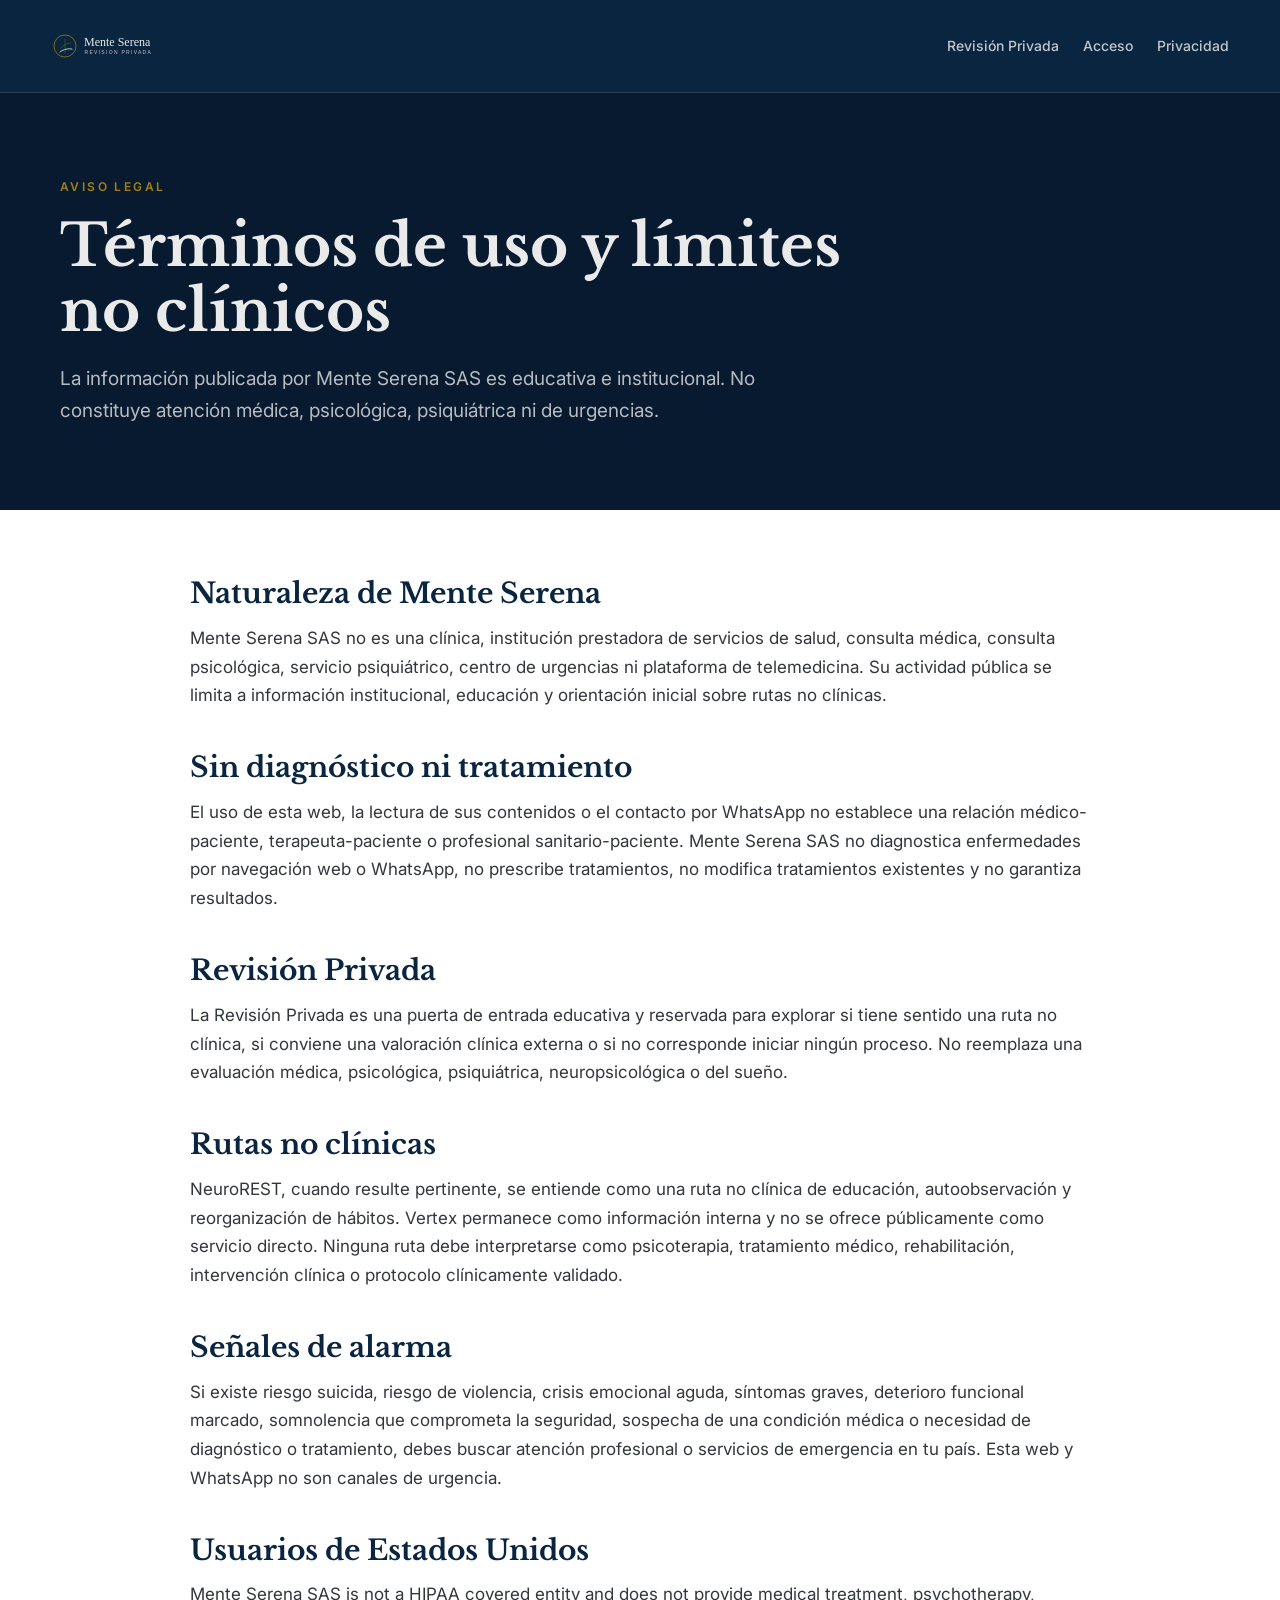
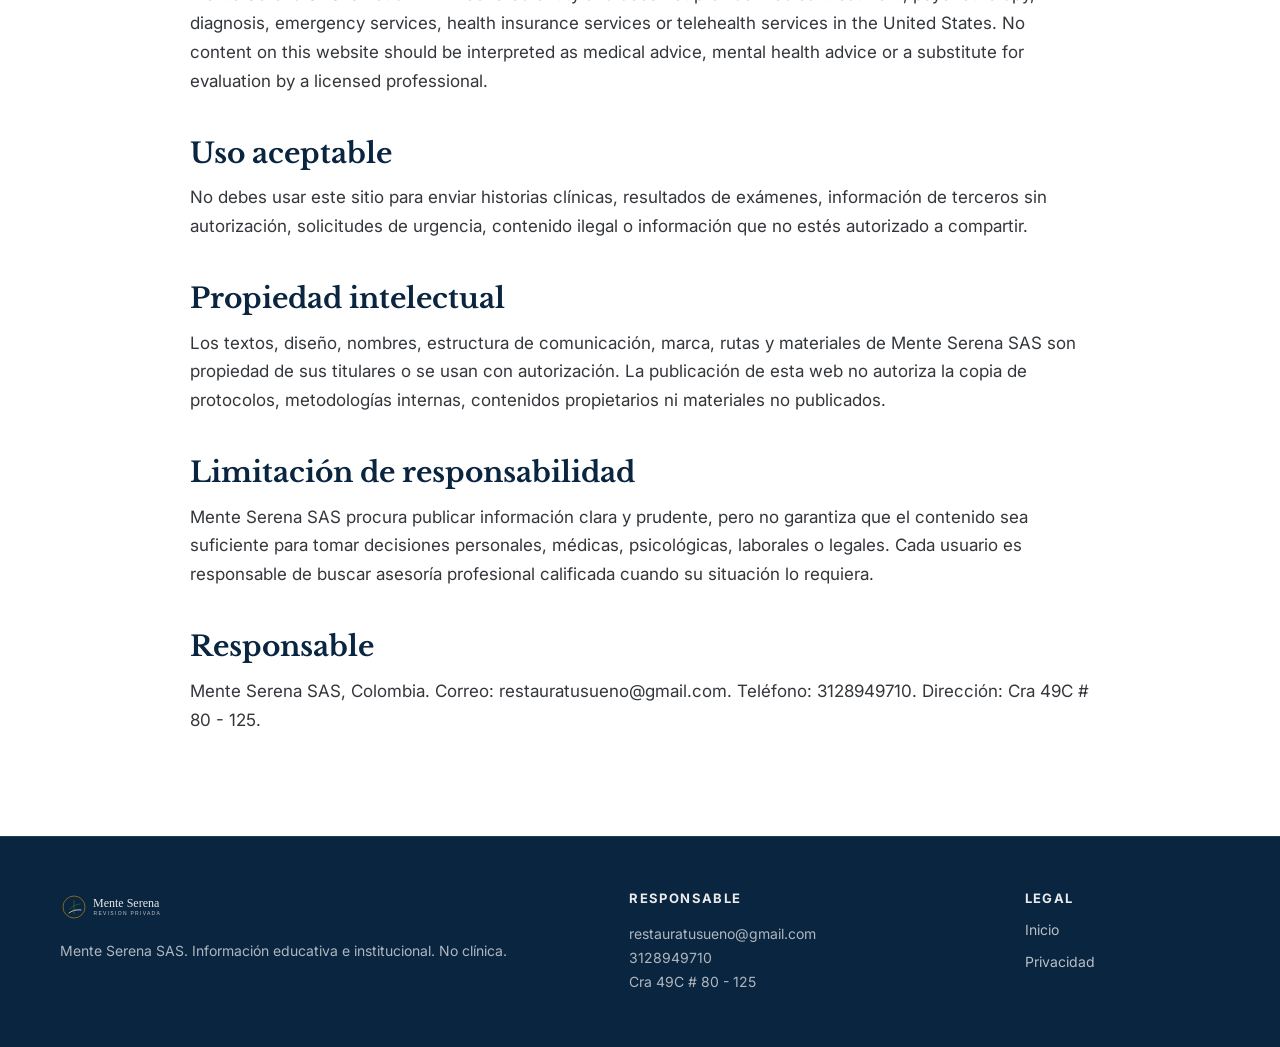
==== legal.html @ d6343bab "Publicar web inicial de Mente Serena" ====
<!doctype html>
<html lang="es">
  <head>
    <meta charset="utf-8">
    <meta name="viewport" content="width=device-width, initial-scale=1">
    <meta name="description" content="Aviso legal, términos de uso y límites no clínicos de Mente Serena SAS.">
    <title>Aviso legal | Mente Serena</title>
    <link rel="preconnect" href="https://fonts.googleapis.com">
    <link rel="preconnect" href="https://fonts.gstatic.com" crossorigin>
    <link href="https://fonts.googleapis.com/css2?family=Inter:wght@400;500;600&family=Libre+Baskerville:wght@400;700&display=swap" rel="stylesheet">
    <link rel="stylesheet" href="css/styles.css">
  </head>
  <body>
    <header class="site-header compact" data-header>
      <a class="brand" href="index.html" aria-label="Mente Serena">
        <img src="assets/logo.svg" alt="Mente Serena" width="170" height="32">
      </a>
      <button class="menu-toggle" type="button" aria-expanded="false" aria-controls="site-nav" data-menu-toggle>
        <span></span>
        <span></span>
      </button>
      <nav class="site-nav" id="site-nav" data-nav>
        <a href="index.html#revision">Revisión Privada</a>
        <a href="index.html#acceso">Acceso</a>
        <a href="privacy.html">Privacidad</a>
      </nav>
    </header>

    <main class="legal-page">
      <section class="legal-hero">
        <div class="container">
          <p class="eyebrow">Aviso legal</p>
          <h1>Términos de uso y límites no clínicos</h1>
          <p>La información publicada por Mente Serena SAS es educativa e institucional. No constituye atención médica, psicológica, psiquiátrica ni de urgencias.</p>
        </div>
      </section>

      <article class="container legal-content">
        <h2>Naturaleza de Mente Serena</h2>
        <p>Mente Serena SAS no es una clínica, institución prestadora de servicios de salud, consulta médica, consulta psicológica, servicio psiquiátrico, centro de urgencias ni plataforma de telemedicina. Su actividad pública se limita a información institucional, educación y orientación inicial sobre rutas no clínicas.</p>

        <h2>Sin diagnóstico ni tratamiento</h2>
        <p>El uso de esta web, la lectura de sus contenidos o el contacto por WhatsApp no establece una relación médico-paciente, terapeuta-paciente o profesional sanitario-paciente. Mente Serena SAS no diagnostica enfermedades por navegación web o WhatsApp, no prescribe tratamientos, no modifica tratamientos existentes y no garantiza resultados.</p>

        <h2>Revisión Privada</h2>
        <p>La Revisión Privada es una puerta de entrada educativa y reservada para explorar si tiene sentido una ruta no clínica, si conviene una valoración clínica externa o si no corresponde iniciar ningún proceso. No reemplaza una evaluación médica, psicológica, psiquiátrica, neuropsicológica o del sueño.</p>

        <h2>Rutas no clínicas</h2>
        <p>NeuroREST, cuando resulte pertinente, se entiende como una ruta no clínica de educación, autoobservación y reorganización de hábitos. Vertex permanece como información interna y no se ofrece públicamente como servicio directo. Ninguna ruta debe interpretarse como psicoterapia, tratamiento médico, rehabilitación, intervención clínica o protocolo clínicamente validado.</p>

        <h2>Señales de alarma</h2>
        <p>Si existe riesgo suicida, riesgo de violencia, crisis emocional aguda, síntomas graves, deterioro funcional marcado, somnolencia que comprometa la seguridad, sospecha de una condición médica o necesidad de diagnóstico o tratamiento, debes buscar atención profesional o servicios de emergencia en tu país. Esta web y WhatsApp no son canales de urgencia.</p>

        <h2>Usuarios de Estados Unidos</h2>
        <p>Mente Serena SAS is not a HIPAA covered entity and does not provide medical treatment, psychotherapy, diagnosis, emergency services, health insurance services or telehealth services in the United States. No content on this website should be interpreted as medical advice, mental health advice or a substitute for evaluation by a licensed professional.</p>

        <h2>Uso aceptable</h2>
        <p>No debes usar este sitio para enviar historias clínicas, resultados de exámenes, información de terceros sin autorización, solicitudes de urgencia, contenido ilegal o información que no estés autorizado a compartir.</p>

        <h2>Propiedad intelectual</h2>
        <p>Los textos, diseño, nombres, estructura de comunicación, marca, rutas y materiales de Mente Serena SAS son propiedad de sus titulares o se usan con autorización. La publicación de esta web no autoriza la copia de protocolos, metodologías internas, contenidos propietarios ni materiales no publicados.</p>

        <h2>Limitación de responsabilidad</h2>
        <p>Mente Serena SAS procura publicar información clara y prudente, pero no garantiza que el contenido sea suficiente para tomar decisiones personales, médicas, psicológicas, laborales o legales. Cada usuario es responsable de buscar asesoría profesional calificada cuando su situación lo requiera.</p>

        <h2>Responsable</h2>
        <p>Mente Serena SAS, Colombia. Correo: restauratusueno@gmail.com. Teléfono: 3128949710. Dirección: Cra 49C # 80 - 125.</p>
      </article>
    </main>

    <footer class="site-footer">
      <div class="container footer-grid">
        <div>
          <img src="assets/logo.svg" alt="Mente Serena" width="170" height="32">
          <p>Mente Serena SAS. Información educativa e institucional. No clínica.</p>
        </div>
        <div>
          <h2>Responsable</h2>
          <p>restauratusueno@gmail.com<br>3128949710<br>Cra 49C # 80 - 125</p>
        </div>
        <div>
          <h2>Legal</h2>
          <a href="index.html">Inicio</a>
          <a href="privacy.html">Privacidad</a>
        </div>
      </div>
    </footer>
    <script src="js/main.js"></script>
  </body>
</html>
---- css/styles.css ----
:root {
  --navy: #0A2540;
  --navy-deep: #071A2F;
  --paper: #EAEAEA;
  --white: #FFFFFF;
  --graphite: #2B2E36;
  --ash: #33363B;
  --jade: #1E592F;
  --gold: #A37F14;
  --line: #C5C6C8;
  --muted: #626872;
  --serif: "Libre Baskerville", Georgia, serif;
  --sans: "Inter", Arial, sans-serif;
}

* {
  box-sizing: border-box;
}

html {
  scroll-behavior: smooth;
}

body {
  margin: 0;
  color: var(--graphite);
  background: var(--paper);
  font-family: var(--sans);
  font-size: 17px;
  line-height: 1.7;
}

body::before {
  position: fixed;
  inset: 0;
  z-index: -1;
  pointer-events: none;
  content: "";
  background-image: url("../assets/texture.svg");
  opacity: .32;
}

a {
  color: inherit;
}

img {
  display: block;
  max-width: 100%;
}

.container {
  width: min(100% - 40px, 1160px);
  margin: 0 auto;
}

.site-header {
  position: absolute;
  top: 0;
  left: 0;
  z-index: 10;
  display: flex;
  align-items: center;
  justify-content: space-between;
  width: 100%;
  padding: 24px clamp(20px, 4vw, 56px);
  color: var(--paper);
}

.site-header.compact {
  position: relative;
  background: var(--navy);
  border-bottom: 1px solid rgba(234, 234, 234, .14);
}

.brand {
  display: inline-flex;
  align-items: center;
  min-height: 44px;
}

.site-nav {
  display: flex;
  align-items: center;
  gap: 24px;
  font-size: 14px;
  font-weight: 500;
}

.site-nav a {
  color: rgba(234, 234, 234, .82);
  text-decoration: none;
}

.site-nav a:hover {
  color: var(--white);
}

.menu-toggle {
  display: none;
}

.hero {
  min-height: 92vh;
  padding: 132px 0 72px;
  color: var(--paper);
  background:
    linear-gradient(90deg, rgba(7, 26, 47, .98), rgba(10, 37, 64, .9)),
    radial-gradient(circle at 82% 20%, rgba(79, 138, 91, .26), transparent 28%),
    var(--navy);
}

.hero-grid {
  display: grid;
  grid-template-columns: minmax(0, 1.08fr) minmax(320px, .72fr);
  gap: clamp(42px, 7vw, 88px);
  align-items: center;
}

.eyebrow {
  margin: 0 0 18px;
  color: var(--gold);
  font-size: 12px;
  font-weight: 600;
  letter-spacing: 2.4px;
  line-height: 1.4;
  text-transform: uppercase;
}

.eyebrow.dark {
  color: var(--jade);
}

h1,
h2,
h3 {
  margin: 0;
  font-family: var(--serif);
  font-weight: 700;
  letter-spacing: 0;
  line-height: 1.12;
}

h1 {
  max-width: 850px;
  font-size: clamp(38px, 5vw, 58px);
}

h2 {
  font-size: clamp(30px, 4vw, 44px);
}

h3 {
  font-size: 22px;
}

.lead {
  max-width: 720px;
  margin: 28px 0 32px;
  color: rgba(234, 234, 234, .84);
  font-size: clamp(18px, 2vw, 22px);
  line-height: 1.62;
}

.whatsapp-button {
  display: inline-flex;
  align-items: center;
  justify-content: center;
  min-height: 48px;
  padding: 14px 20px;
  color: var(--white);
  background: var(--navy);
  border: 1px solid rgba(212, 175, 55, .72);
  border-radius: 4px;
  box-shadow: 0 18px 40px rgba(0, 0, 0, .18);
  font-size: 15px;
  font-weight: 600;
  line-height: 1.2;
  text-decoration: none;
  transition: border-color .2s ease, background .2s ease, transform .2s ease;
}

.hero .whatsapp-button,
.closing .whatsapp-button {
  background: #0B2545;
}

.whatsapp-button:hover {
  border-color: var(--gold);
  background: var(--navy-deep);
  transform: translateY(-1px);
}

.contact-note {
  max-width: 580px;
  margin: 18px 0 0;
  color: rgba(234, 234, 234, .68);
  font-size: 13px;
  line-height: 1.6;
}

.hero-panel {
  padding: 34px;
  border: 1px solid rgba(197, 198, 200, .22);
  border-radius: 8px;
  background: rgba(255, 255, 255, .045);
}

.hero-mark {
  margin-bottom: 28px;
}

dl {
  display: grid;
  gap: 24px;
  margin: 0;
}

dt {
  margin-bottom: 6px;
  color: var(--gold);
  font-size: 12px;
  font-weight: 600;
  letter-spacing: 1.8px;
  text-transform: uppercase;
}

dd {
  margin: 0;
  color: rgba(234, 234, 234, .82);
}

.section {
  padding: clamp(76px, 10vw, 122px) 0;
  background: var(--paper);
}

.section.light {
  background: var(--white);
}

.section.navy {
  color: var(--paper);
  background: var(--navy);
}

.split {
  display: grid;
  grid-template-columns: minmax(260px, .82fr) minmax(320px, 1fr);
  gap: clamp(36px, 7vw, 96px);
  align-items: start;
}

.prose p {
  margin: 0 0 18px;
  color: var(--ash);
  font-size: 18px;
}

.prose p:last-child {
  margin-bottom: 0;
}

.section-heading {
  max-width: 760px;
  margin-bottom: 42px;
}

.section-heading.narrow {
  max-width: 900px;
}

.signal-grid {
  display: grid;
  grid-template-columns: repeat(4, minmax(0, 1fr));
  gap: 1px;
  border: 1px solid var(--line);
  background: var(--line);
}

.signal-grid article {
  min-height: 260px;
  padding: 30px;
  background: var(--paper);
}

.signal-grid span {
  display: block;
  width: 34px;
  height: 2px;
  margin-bottom: 28px;
  background: var(--gold);
}

.signal-grid p {
  color: var(--muted);
}

.fit-list {
  display: grid;
  grid-template-columns: repeat(3, minmax(0, 1fr));
  gap: 1px;
  margin-top: 44px;
  border: 1px solid rgba(197, 198, 200, .22);
  background: rgba(197, 198, 200, .22);
}

.fit-list p {
  min-height: 150px;
  margin: 0;
  padding: 28px;
  color: rgba(234, 234, 234, .82);
  background: rgba(255, 255, 255, .035);
}

.access {
  display: grid;
  grid-template-columns: minmax(280px, .9fr) minmax(300px, .8fr);
  gap: clamp(36px, 7vw, 90px);
}

.access ol {
  display: grid;
  gap: 18px;
  margin: 0;
  padding: 0;
  list-style: none;
  counter-reset: access;
}

.access li {
  position: relative;
  min-height: 88px;
  padding: 0 0 22px 58px;
  border-bottom: 1px solid var(--line);
  counter-increment: access;
}

.access li::before {
  position: absolute;
  top: 2px;
  left: 0;
  display: grid;
  place-items: center;
  width: 36px;
  height: 36px;
  color: var(--jade);
  border: 1px solid var(--gold);
  border-radius: 50%;
  content: counter(access);
  font-size: 14px;
  font-weight: 600;
}

.closing {
  padding: clamp(76px, 10vw, 120px) 0;
  color: var(--paper);
  background: var(--navy-deep);
}

.closing-inner {
  max-width: 840px;
}

.closing h2 {
  margin-bottom: 28px;
}

.site-footer {
  padding: 54px 0;
  color: rgba(234, 234, 234, .74);
  background: var(--navy);
  border-top: 1px solid rgba(234, 234, 234, .12);
  font-size: 14px;
}

.footer-grid {
  display: grid;
  grid-template-columns: 1.2fr .8fr .45fr;
  gap: 48px;
}

.site-footer h2 {
  margin: 0 0 12px;
  color: var(--paper);
  font-family: var(--sans);
  font-size: 13px;
  letter-spacing: 1.4px;
  text-transform: uppercase;
}

.site-footer a {
  display: block;
  margin-bottom: 8px;
  color: rgba(234, 234, 234, .78);
  text-decoration: none;
}

.site-footer p {
  margin: 16px 0 0;
}

.legal-page {
  background: var(--white);
}

.legal-hero {
  padding: 86px 0 64px;
  color: var(--paper);
  background: var(--navy-deep);
}

.legal-hero h1 {
  max-width: 820px;
}

.legal-hero p:not(.eyebrow) {
  max-width: 760px;
  color: rgba(234, 234, 234, .78);
  font-size: 19px;
}

.legal-content {
  max-width: 900px;
  padding-top: 68px;
  padding-bottom: 84px;
}

.legal-content h2 {
  margin-top: 42px;
  margin-bottom: 14px;
  color: var(--navy);
  font-family: var(--serif);
  font-size: 28px;
}

.legal-content h2:first-child {
  margin-top: 0;
}

.legal-content p {
  margin: 0 0 18px;
  color: var(--ash);
}

@media (max-width: 900px) {
  .site-header {
    position: absolute;
    padding: 18px 20px;
  }

  .site-header.compact {
    position: relative;
  }

  .menu-toggle {
    display: inline-flex;
    flex-direction: column;
    justify-content: center;
    gap: 6px;
    width: 44px;
    height: 44px;
    padding: 0;
    background: transparent;
    border: 1px solid rgba(234, 234, 234, .28);
    border-radius: 4px;
  }

  .menu-toggle span {
    width: 18px;
    height: 1px;
    margin: 0 auto;
    background: var(--paper);
  }

  .site-nav {
    position: absolute;
    top: 74px;
    left: 20px;
    right: 20px;
    display: none;
    flex-direction: column;
    align-items: flex-start;
    gap: 0;
    padding: 12px;
    background: var(--navy-deep);
    border: 1px solid rgba(234, 234, 234, .16);
  }

  .site-nav.is-open {
    display: flex;
  }

  .site-nav a {
    width: 100%;
    padding: 12px;
  }

  .hero {
    min-height: auto;
    padding: 108px 0 54px;
  }

  .hero-grid,
  .split,
  .access,
  .footer-grid {
    grid-template-columns: 1fr;
  }

  .hero-panel {
    padding: 24px;
  }

  .signal-grid,
  .fit-list {
    grid-template-columns: 1fr;
  }

  .signal-grid article,
  .fit-list p {
    min-height: auto;
  }
}

@media (max-width: 560px) {
  body {
    font-size: 16px;
  }

  .container {
    width: min(100% - 28px, 1160px);
  }

  h1 {
    font-size: 36px;
  }

  h2 {
    font-size: 30px;
  }

  .lead {
    font-size: 18px;
  }

  .whatsapp-button {
    width: 100%;
    min-height: 52px;
    text-align: center;
  }

  .section,
  .section.light,
  .section.navy,
  .closing {
    padding: 62px 0;
  }

  .prose p {
    font-size: 16px;
  }

  .legal-hero {
    padding: 64px 0 48px;
  }

  .legal-content {
    padding-top: 48px;
    padding-bottom: 64px;
  }
}
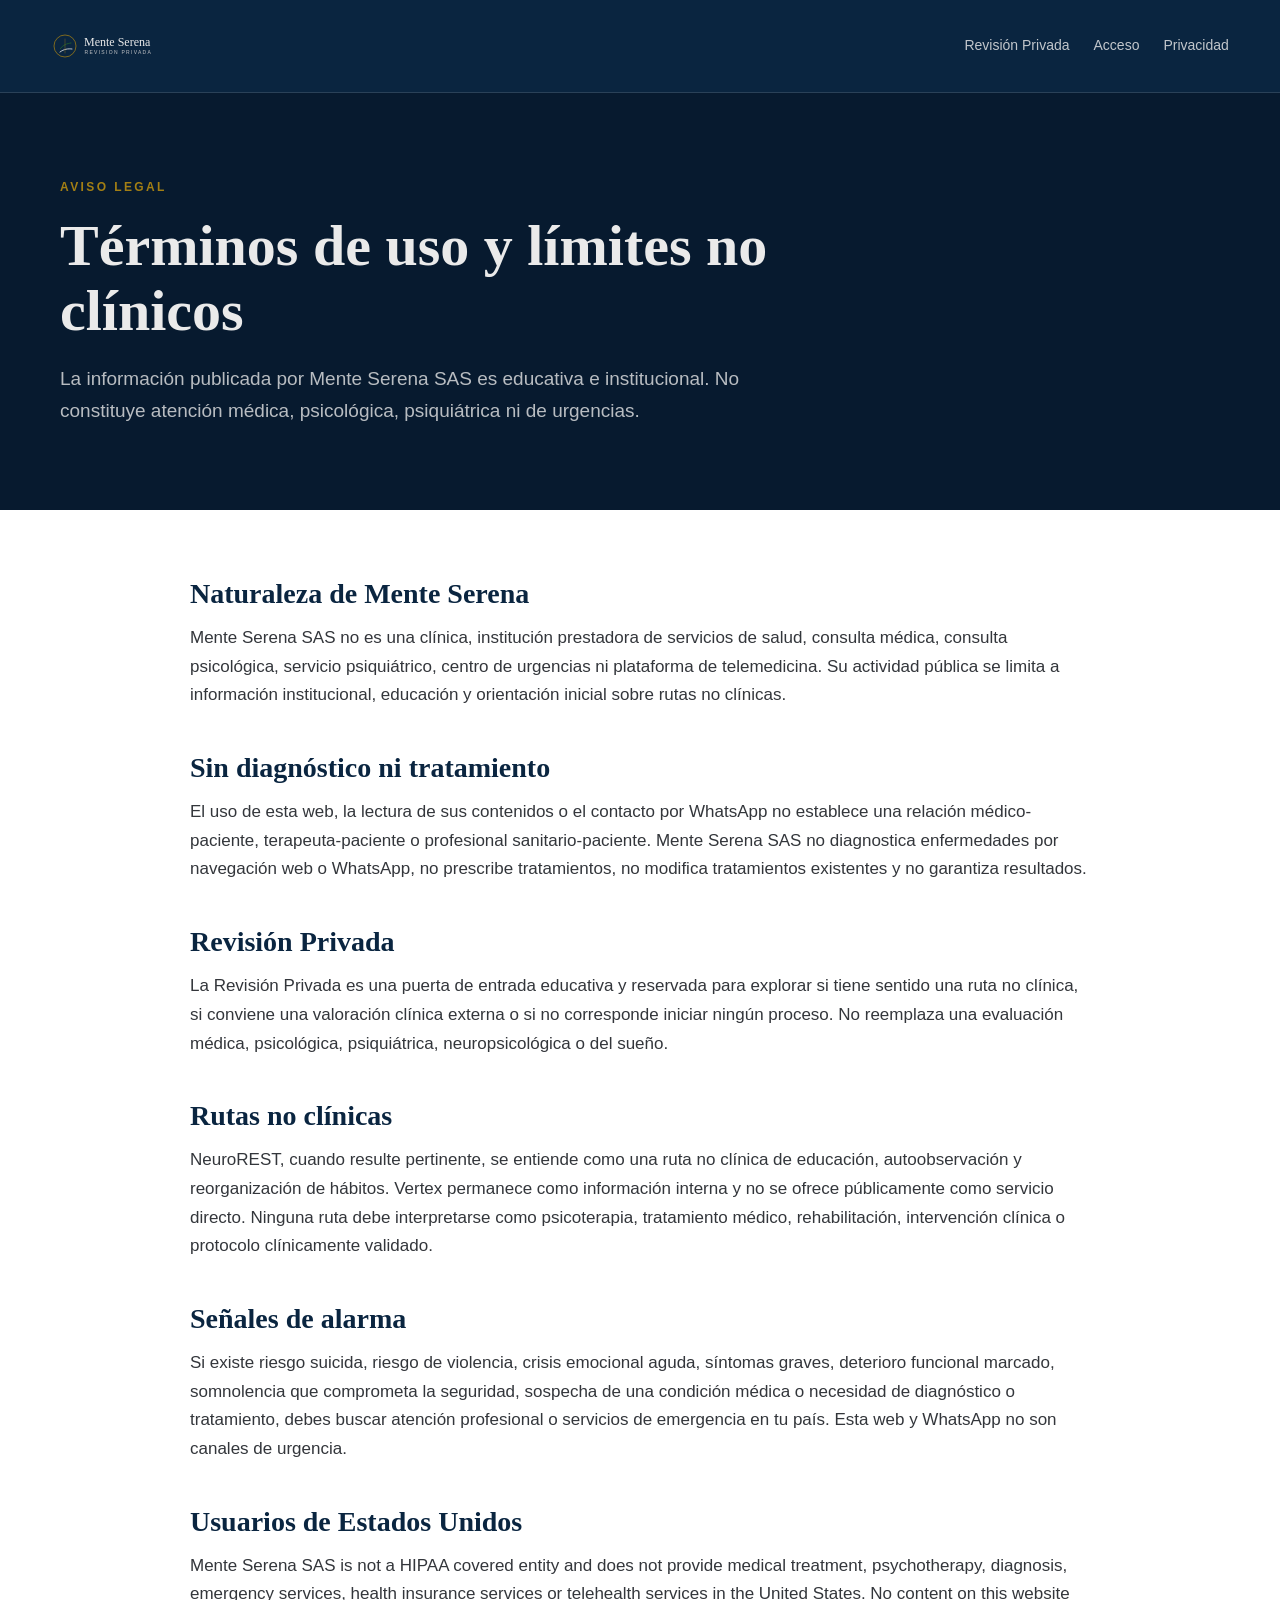
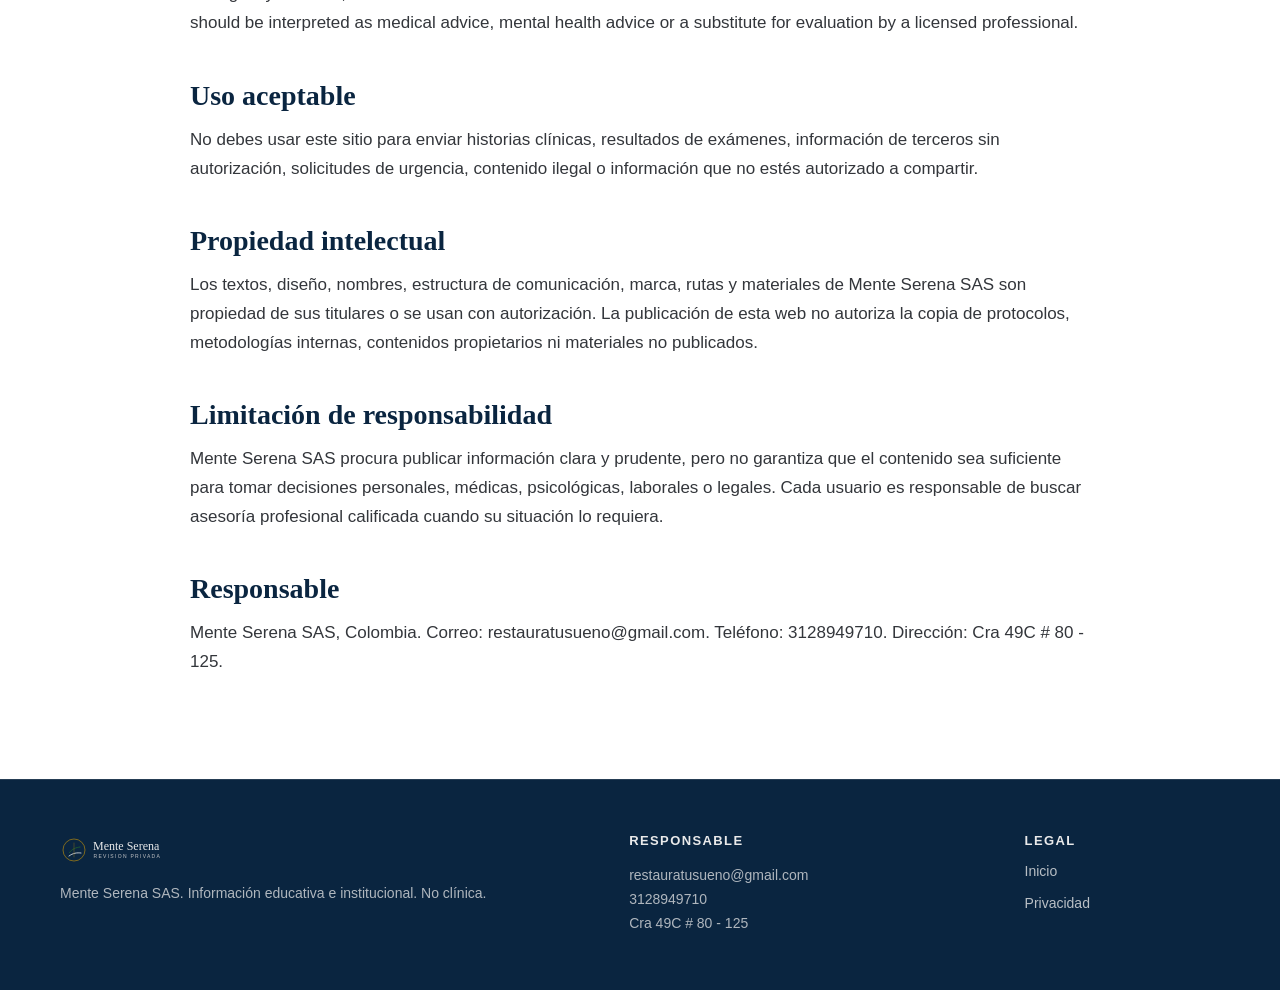
==== commit e9ff0c99: "Endurecer seguridad del sitio estatico" ====
--- a/legal.html
+++ b/legal.html
@@ -5,6 +5,8 @@
     <meta name="viewport" content="width=device-width, initial-scale=1">
     <meta name="description" content="Aviso legal, términos de uso y límites no clínicos de Mente Serena SAS.">
     <title>Aviso legal | Mente Serena</title>
+    <meta http-equiv="Content-Security-Policy" content="default-src 'self'; script-src 'self'; style-src 'self' https://fonts.googleapis.com; font-src https://fonts.gstatic.com; img-src 'self' data:; object-src 'none'; base-uri 'self'; form-action 'none'; upgrade-insecure-requests">
+    <meta name="referrer" content="strict-origin-when-cross-origin">
     <link rel="preconnect" href="https://fonts.googleapis.com">
     <link rel="preconnect" href="https://fonts.gstatic.com" crossorigin>
     <link href="https://fonts.googleapis.com/css2?family=Inter:wght@400;500;600&family=Libre+Baskerville:wght@400;700&display=swap" rel="stylesheet">
